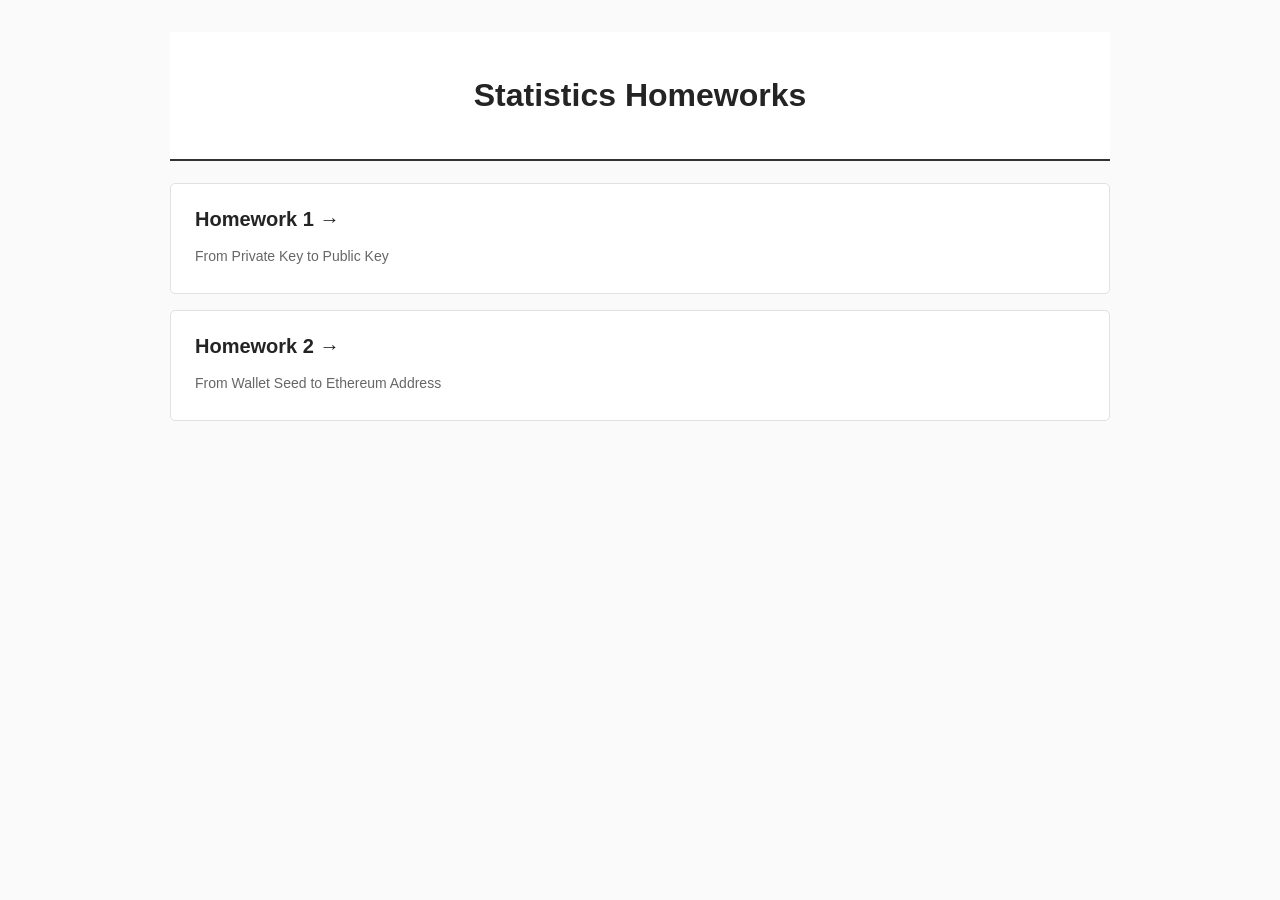
==== index.html @ 84ad9139 "Add files via upload" ====
<!DOCTYPE html>
<html lang="en">
<head>
<meta charset="UTF-8">
<meta name="viewport" content="width=device-width, initial-scale=1.0">
<title>Statistics Homeworks</title>
<link rel="stylesheet" href="style.css">
</head>
<body>
<main class="wrap">
<header class="hero"><h1>Statistics Homeworks</h1></header>
<section class="card"><a href="Homework1/">Homework 1 →</a><p>From Private Key to Public Key</p></section>
<section class="card"><a href="Homework2/">Homework 2 →</a><p>From Wallet Seed to Ethereum Address</p></section>
</main>
</body>
</html>
---- style.css ----
*{box-sizing:border-box}
body{margin:0;background:#fafafa;color:#242424;font-family:Arial,Helvetica,sans-serif}
.wrap{max-width:980px;margin:auto;padding:32px 20px 65px}
.hero{background:#fff;border-bottom:2px solid #333;text-align:center;padding:45px 15px;margin-bottom:22px}
.hero h1{font-size:32px;font-weight:600;margin:0}
.card{background:#fff;border:1px solid #e1e1e1;border-radius:5px;padding:24px;margin:16px 0}
.card a{color:#242424;text-decoration:none;font-size:20px;font-weight:600}
.card a:hover{text-decoration:underline}
.card p{font-size:14px;color:#666;line-height:1.7;margin-bottom:0}
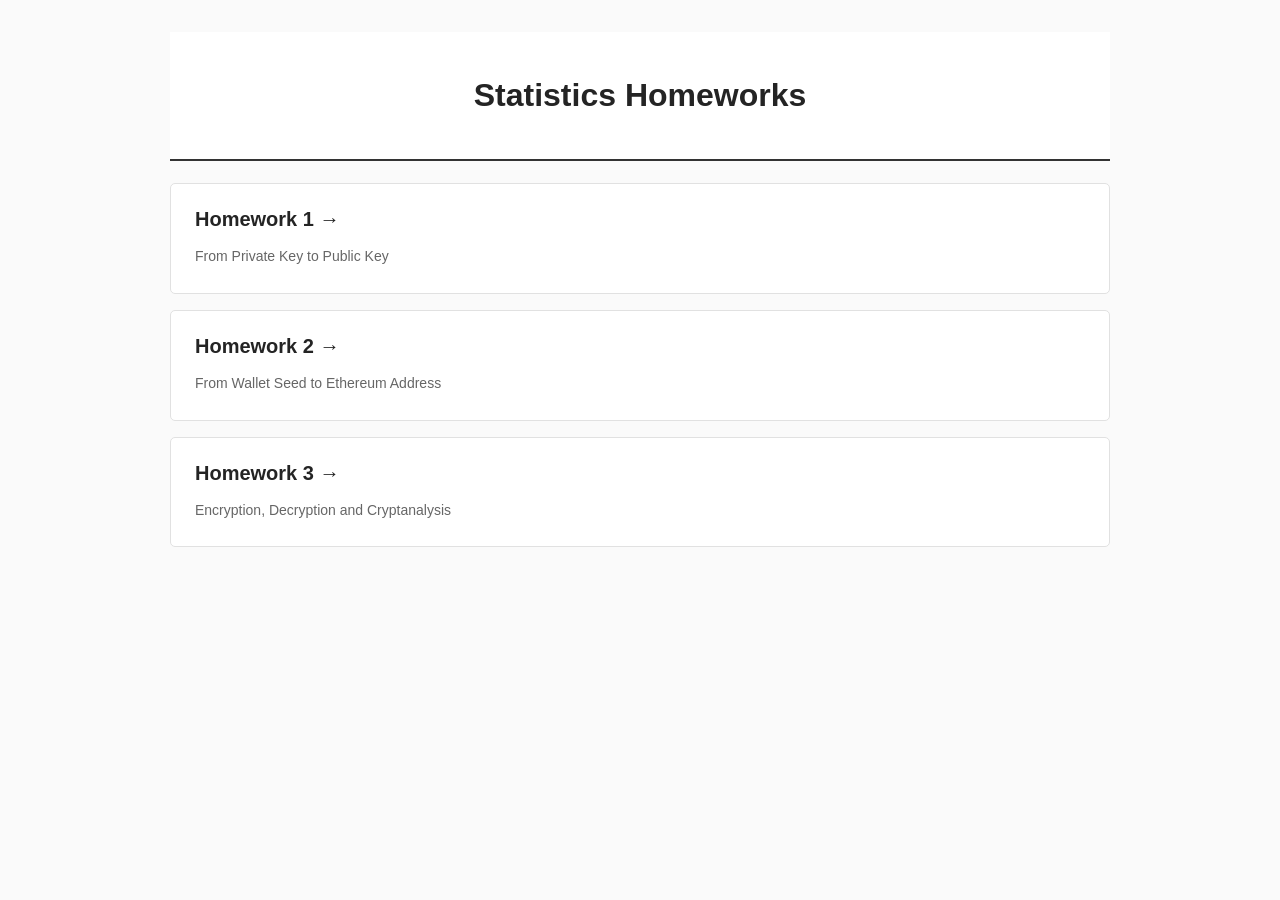
==== commit afd37a78: "Add link for Homework 3 section in index.html" ====
--- a/index.html
+++ b/index.html
@@ -11,6 +11,7 @@
 <header class="hero"><h1>Statistics Homeworks</h1></header>
 <section class="card"><a href="Homework1/">Homework 1 →</a><p>From Private Key to Public Key</p></section>
 <section class="card"><a href="Homework2/">Homework 2 →</a><p>From Wallet Seed to Ethereum Address</p></section>
+<section class="card"><a href="Homework3/">Homework 3 →</a><p>Encryption, Decryption and Cryptanalysis</p></section>
 </main>
 </body>
 </html>
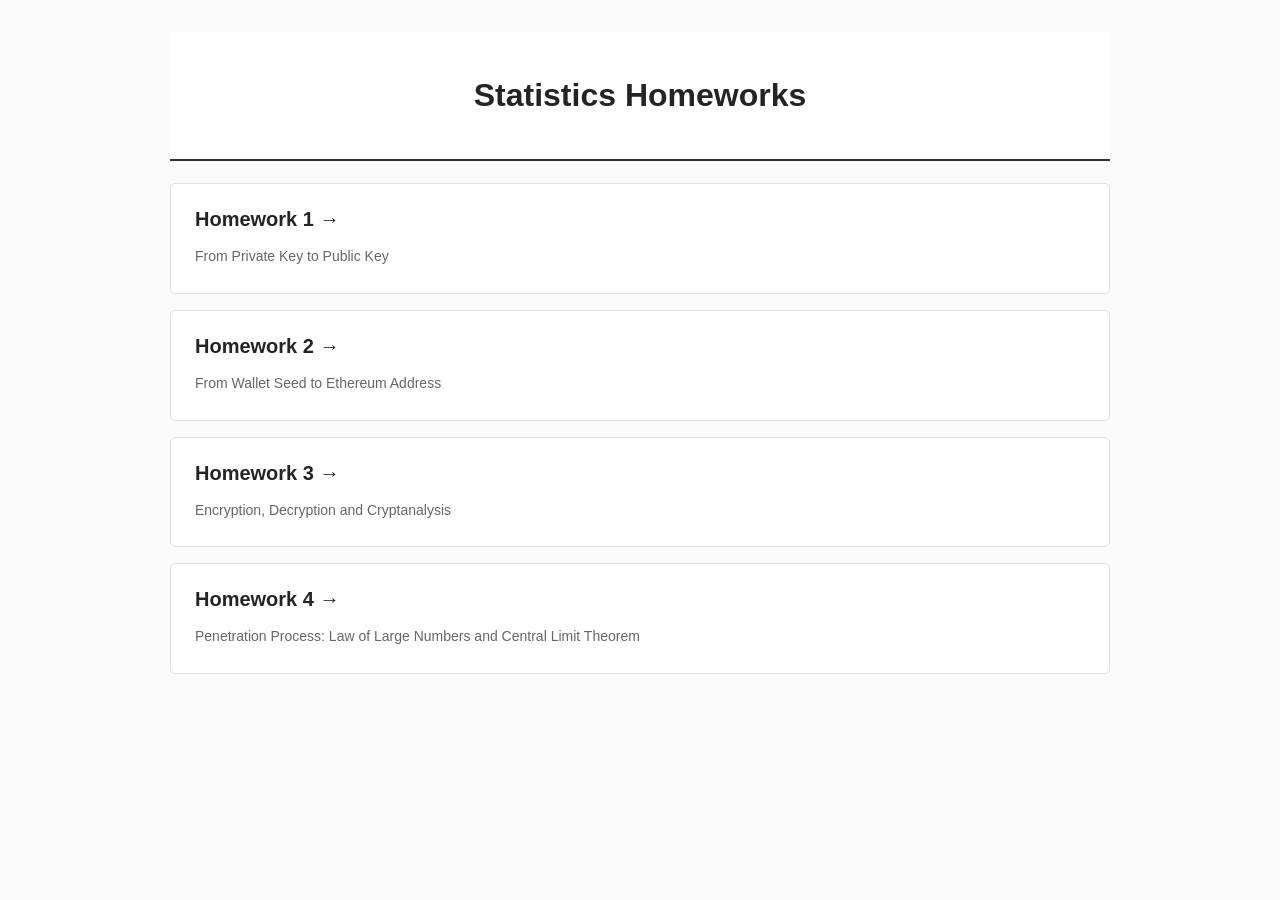
==== commit ddb2cc64: "Add Homework 4 section to index.html" ====
--- a/index.html
+++ b/index.html
@@ -12,6 +12,7 @@
 <section class="card"><a href="Homework1/">Homework 1 →</a><p>From Private Key to Public Key</p></section>
 <section class="card"><a href="Homework2/">Homework 2 →</a><p>From Wallet Seed to Ethereum Address</p></section>
 <section class="card"><a href="Homework3/">Homework 3 →</a><p>Encryption, Decryption and Cryptanalysis</p></section>
+<section class="card"><a href="Homework3/">Homework 4 →</a><p>Penetration Process: Law of Large Numbers and Central Limit Theorem</p></section>
 </main>
 </body>
 </html>
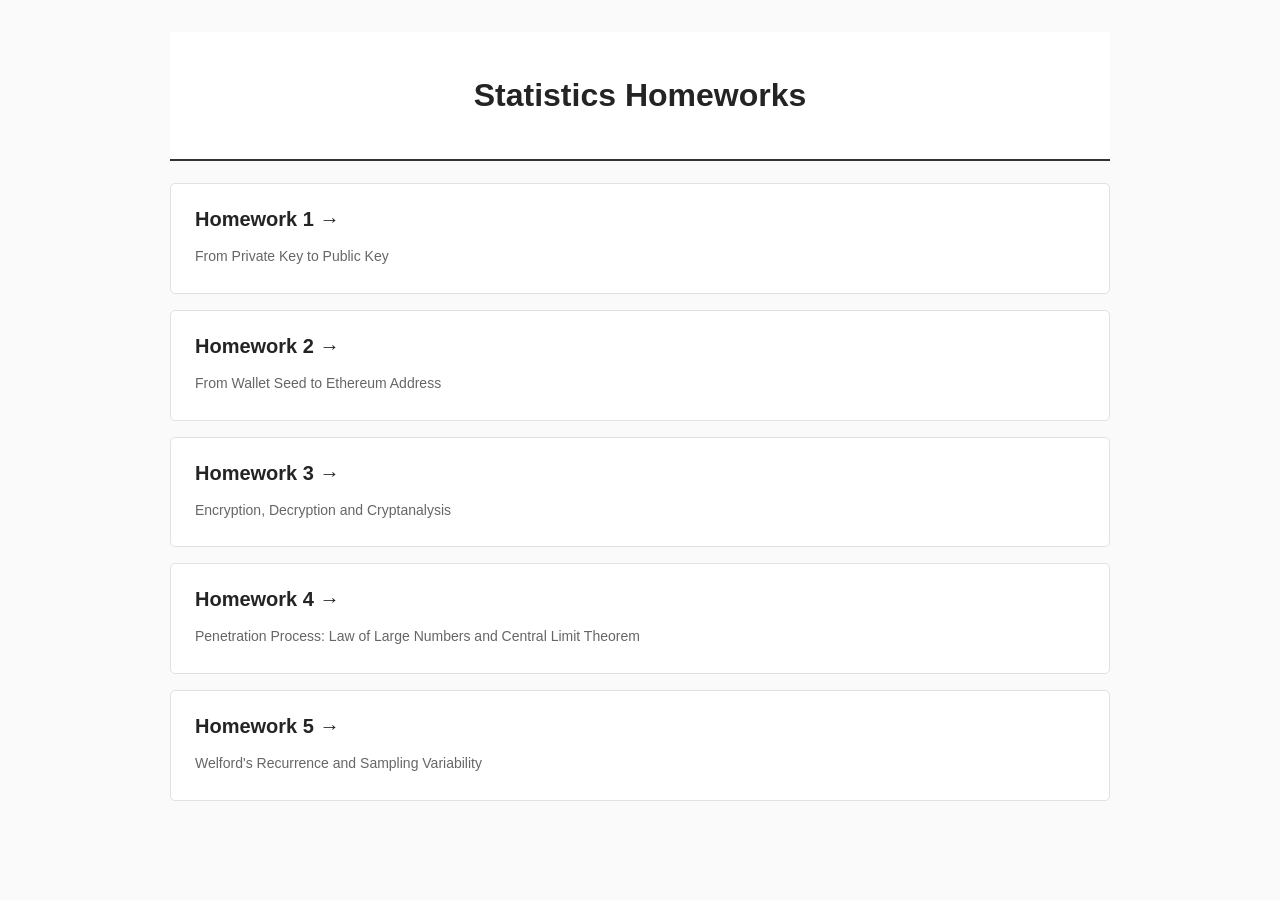
==== commit cf158400: "Add Homework 5 section to index.html" ====
--- a/index.html
+++ b/index.html
@@ -12,7 +12,8 @@
 <section class="card"><a href="Homework1/">Homework 1 →</a><p>From Private Key to Public Key</p></section>
 <section class="card"><a href="Homework2/">Homework 2 →</a><p>From Wallet Seed to Ethereum Address</p></section>
 <section class="card"><a href="Homework3/">Homework 3 →</a><p>Encryption, Decryption and Cryptanalysis</p></section>
-<section class="card"><a href="Homework3/">Homework 4 →</a><p>Penetration Process: Law of Large Numbers and Central Limit Theorem</p></section>
+<section class="card"><a href="Homework4/">Homework 4 →</a><p>Penetration Process: Law of Large Numbers and Central Limit Theorem</p></section>
+<section class="card"><a href="Homework5/">Homework 5 →</a><p>Welford's Recurrence and Sampling Variability</p></section>
 </main>
 </body>
 </html>
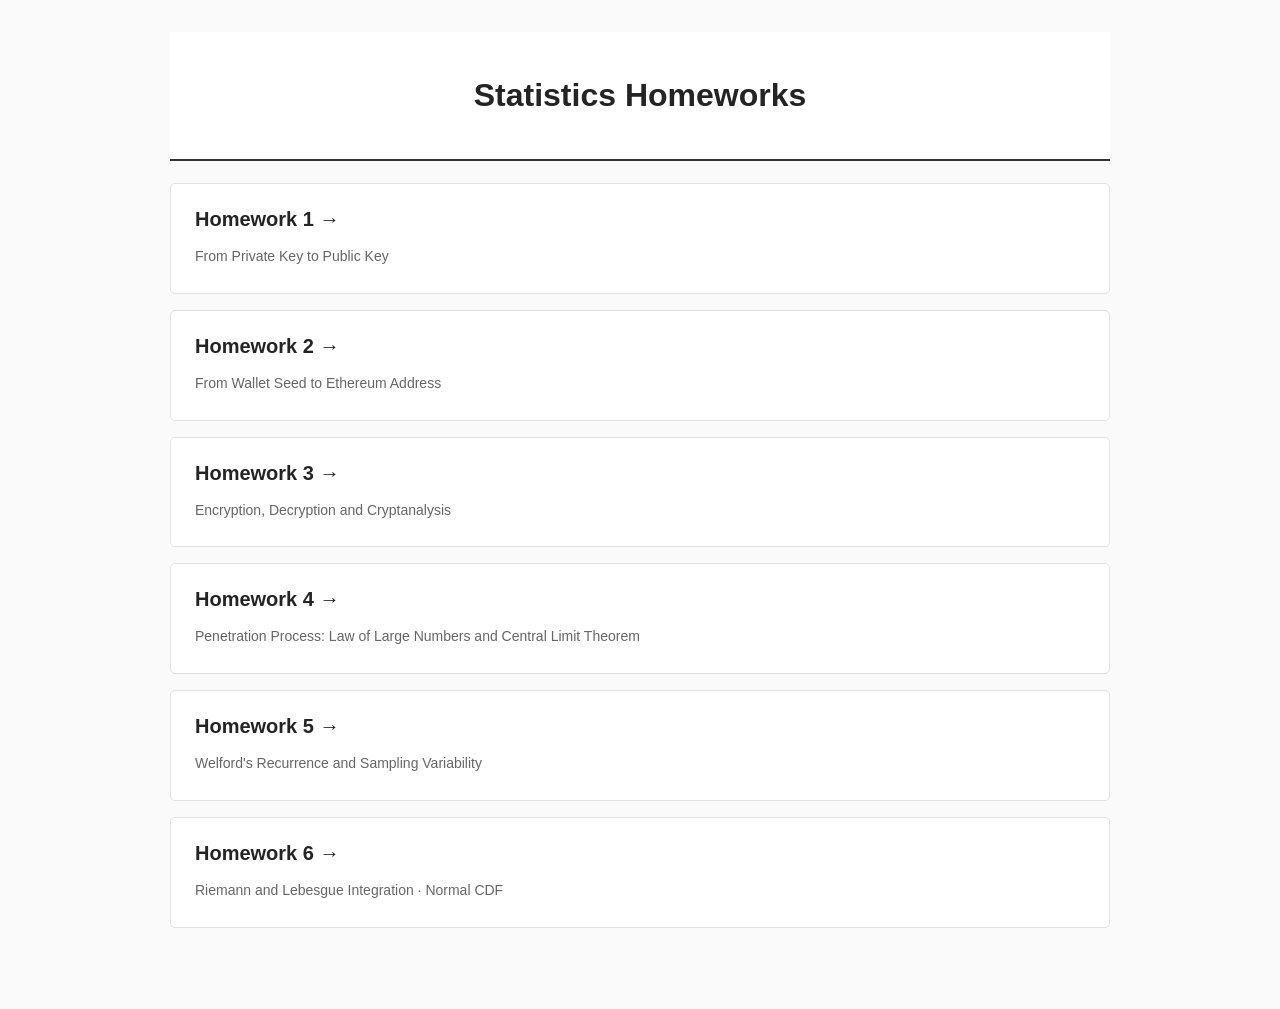
==== commit d8dd6548: "Add Homework 6 section to index.html" ====
--- a/index.html
+++ b/index.html
@@ -14,6 +14,7 @@
 <section class="card"><a href="Homework3/">Homework 3 →</a><p>Encryption, Decryption and Cryptanalysis</p></section>
 <section class="card"><a href="Homework4/">Homework 4 →</a><p>Penetration Process: Law of Large Numbers and Central Limit Theorem</p></section>
 <section class="card"><a href="Homework5/">Homework 5 →</a><p>Welford's Recurrence and Sampling Variability</p></section>
+<section class="card"><a href="Homework6/">Homework 6 →</a><p>Riemann and Lebesgue Integration · Normal CDF</p></section>
 </main>
 </body>
 </html>
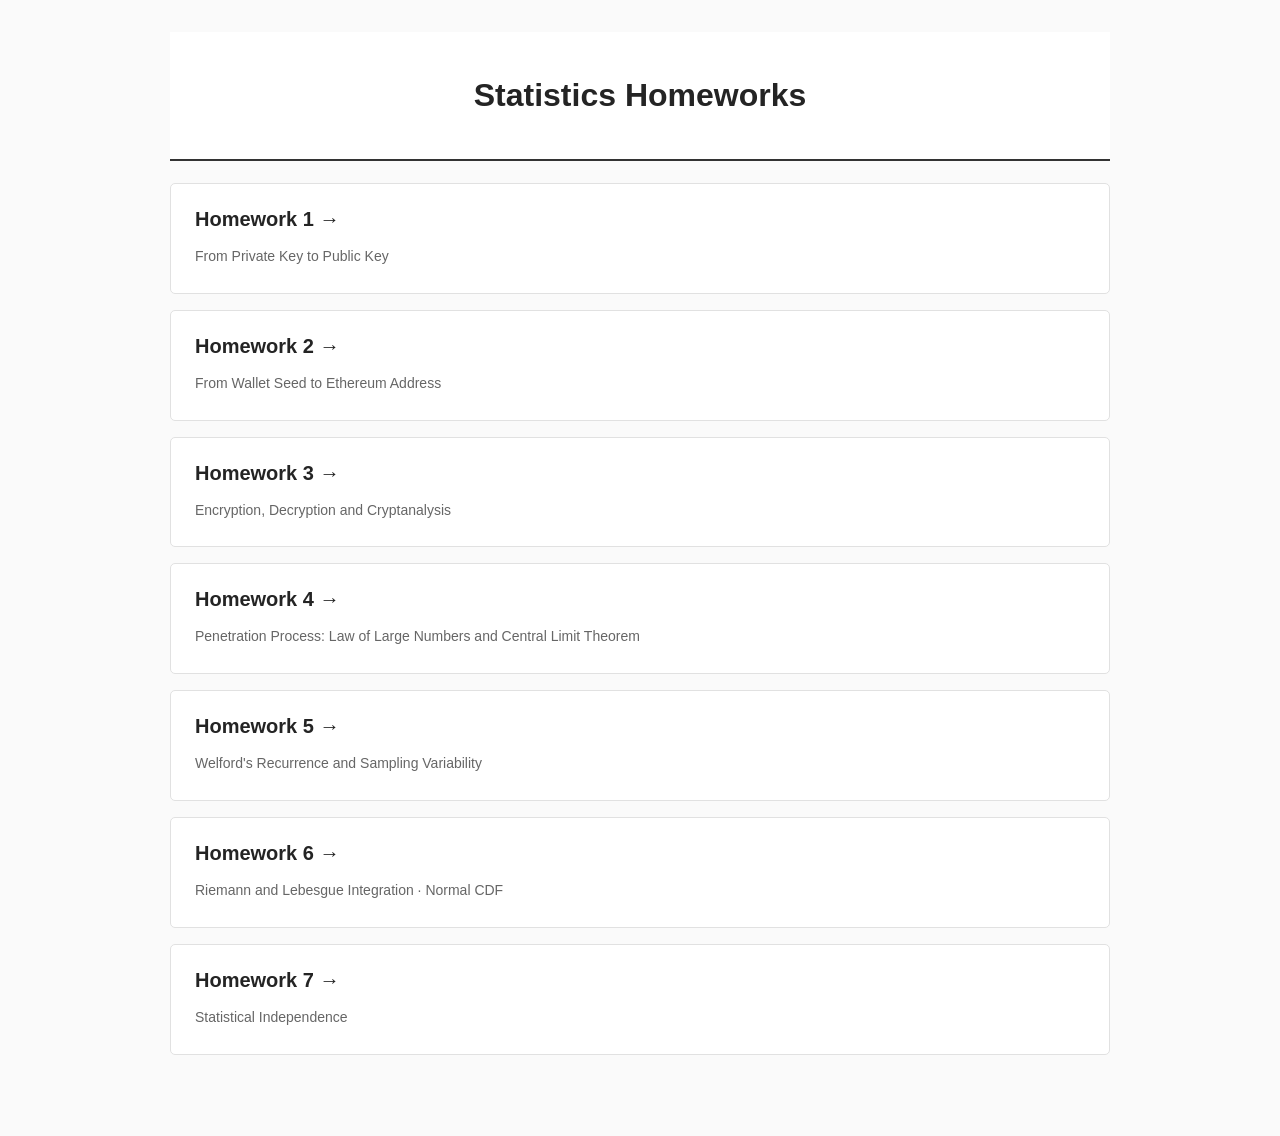
==== commit 3a2e1c05: "Add Homework 7 section to index.html" ====
--- a/index.html
+++ b/index.html
@@ -15,6 +15,7 @@
 <section class="card"><a href="Homework4/">Homework 4 →</a><p>Penetration Process: Law of Large Numbers and Central Limit Theorem</p></section>
 <section class="card"><a href="Homework5/">Homework 5 →</a><p>Welford's Recurrence and Sampling Variability</p></section>
 <section class="card"><a href="Homework6/">Homework 6 →</a><p>Riemann and Lebesgue Integration · Normal CDF</p></section>
+<section class="card"><a href="Homework7/">Homework 7 →</a><p>Statistical Independence</p></section>
 </main>
 </body>
 </html>
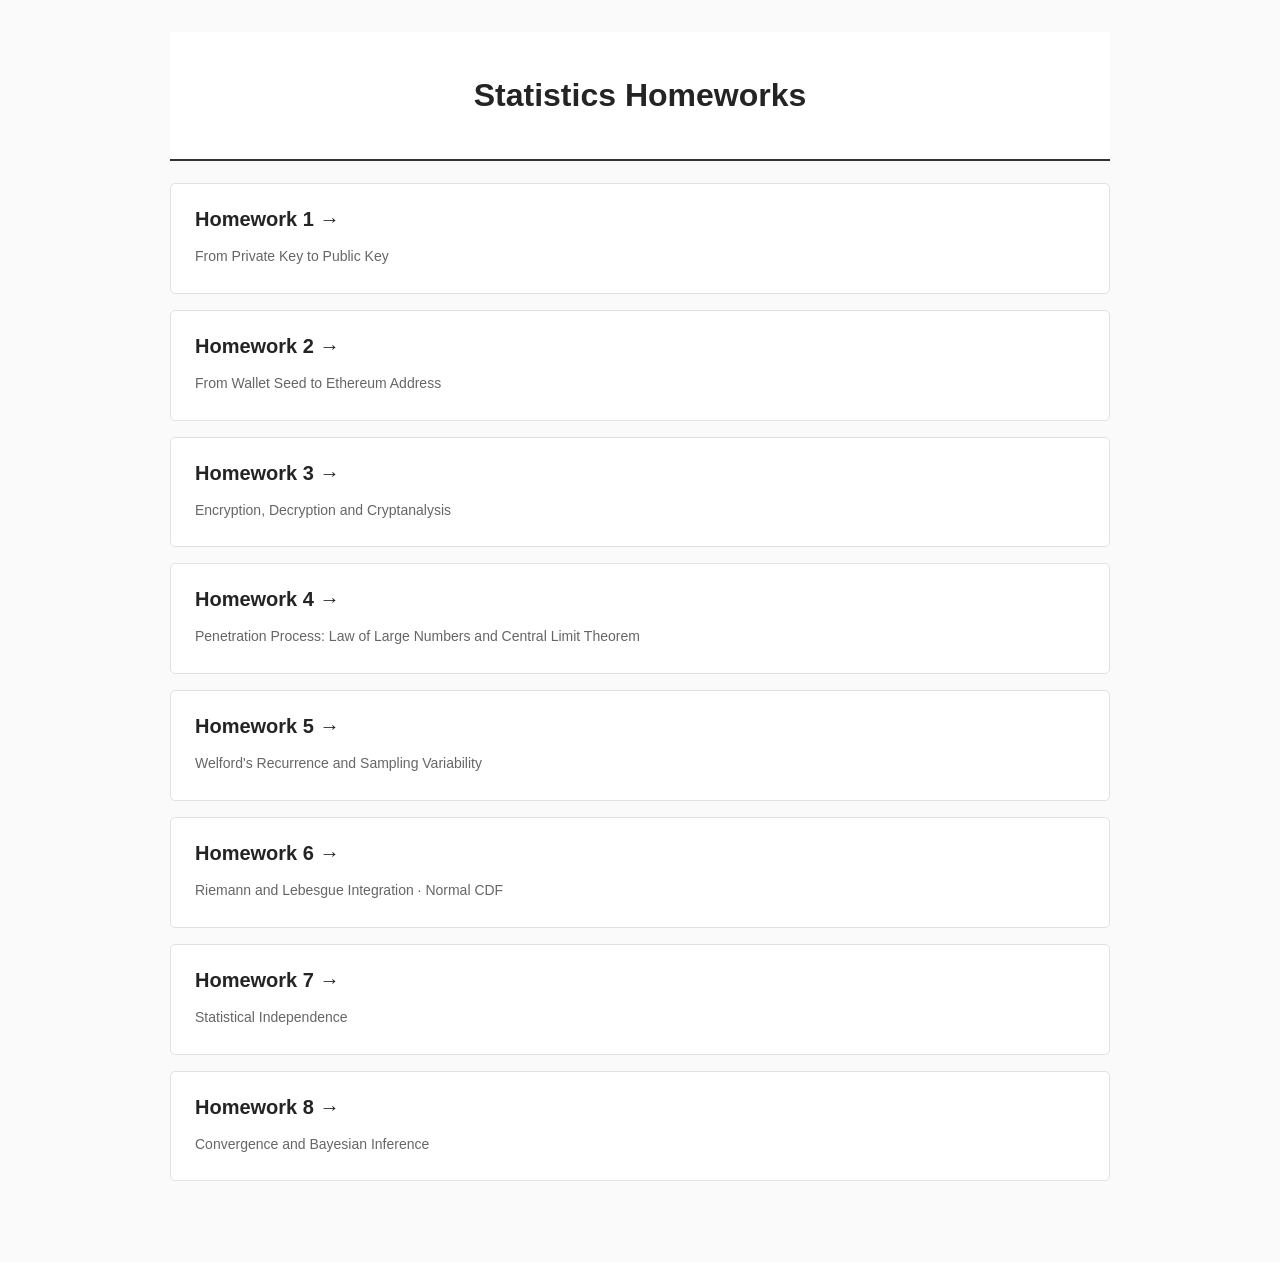
==== commit a61437ef: "Add Homework 8 section to index.html" ====
--- a/index.html
+++ b/index.html
@@ -16,6 +16,7 @@
 <section class="card"><a href="Homework5/">Homework 5 →</a><p>Welford's Recurrence and Sampling Variability</p></section>
 <section class="card"><a href="Homework6/">Homework 6 →</a><p>Riemann and Lebesgue Integration · Normal CDF</p></section>
 <section class="card"><a href="Homework7/">Homework 7 →</a><p>Statistical Independence</p></section>
+<section class="card"><a href="Homework8/">Homework 8 →</a><p>Convergence and Bayesian Inference</p></section>
 </main>
 </body>
 </html>
